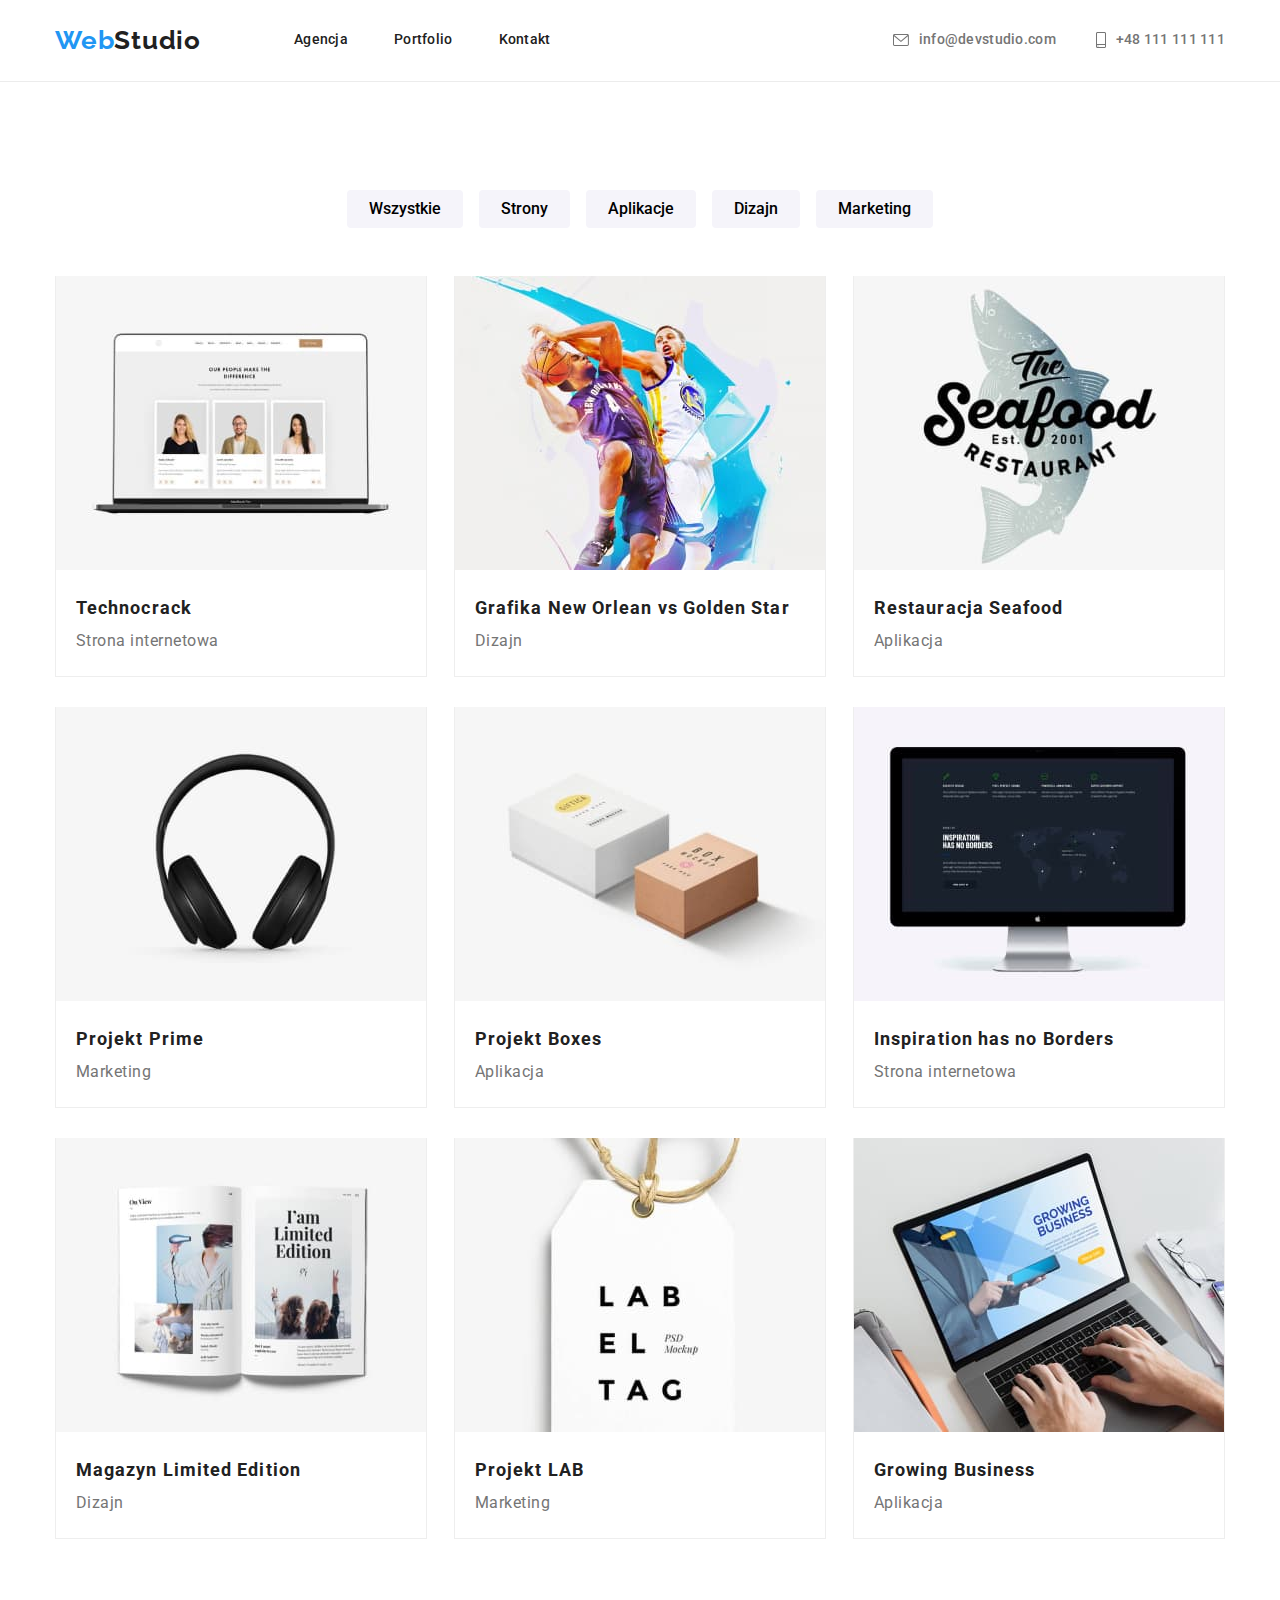
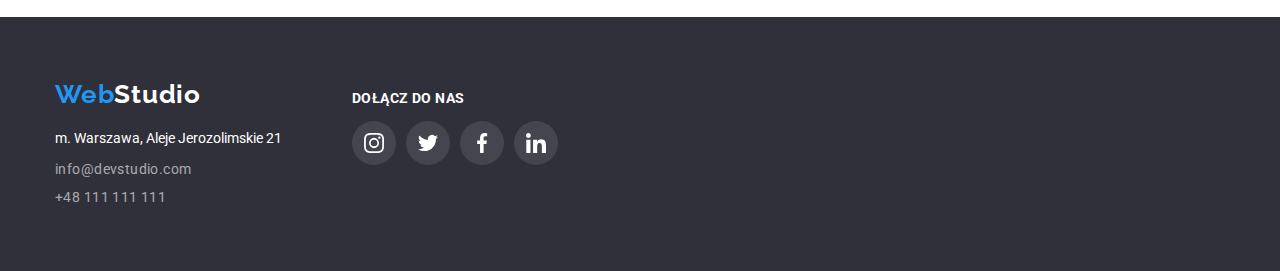
==== portfolio.html @ c6a17f11 "add files" ====
<!DOCTYPE html>
<html lang="en">

<head>
    <meta charset="UTF-8">
    <meta http-equiv="X-UA-Compatible" content="IE=edge">
    <meta name="viewport" content="width=device-width, initial-scale=1.0">
    <link rel="stylesheet"
        href="https://cdnjs.cloudflare.com/ajax/libs/modern-normalize/1.0.0/modern-normalize.min.css">
    <link rel="stylesheet" href="css/style.css">
    <link rel="preconnect" href="https://fonts.googleapis.com">
    <link rel="preconnect" href="https://fonts.gstatic.com" crossorigin>
    <link
        href="https://fonts.googleapis.com/css2?family=Raleway:wght@700&family=Roboto:wght@400;500;700;900&display=swap"
        rel="stylesheet">
    <title>Portfolio</title>
</head>

<body>
    <header class="header">
        <div class="container header-container">
            <nav class="nav">
                <a href="index.html" class="logo-txt"><span class="logo-txt-blue">Web</span>Studio</a>
                <ul class="nav-ul">
                    <li class="nav-item"><a href="" class="link-header">Agencja</a></li>
                    <li class="nav-item"><a href="portfolio.html" class="link-header">Portfolio</a></li>
                    <li class="nav-item"><a href="" class="link-header">Kontakt</a></li>
                </ul>
            </nav>
            <ul class="contact">
                <li class="contact-item ">
                    <a href="mailto:info@devstudio.com" class="mail-a link-header contact-link">
                        <svg class="nav-icon" width='16' height="12">
                            <use href="images/icons.svg#icon-envelope"></use>
                        </svg>
                        info@devstudio.com
                    </a>
                </li>
                <li class="tel contact-item">
                    <a href="tel:+48111111111" class="tel-a link-header contact-link">
                        <svg class="nav-icon" width='10' height="16">
                            <use href="images/icons.svg#icon-smartphone"></use>
                        </svg>
                        +48 111 111 111
                    </a>
                </li>
            </ul>
        </div>
    </header>
    <main>
        <div class="container">
            <div class="buttons">
                <ul class="buttons-list">
                    <li class="button-item"><button class="button" type="button">Wszystkie</button></li>
                    <li class="button-item"><button class="button" type="button">Strony</button></li>
                    <li class="button-item"><button class="button" type="button">Aplikacje</button></li>
                    <li class="button-item"><button class="button" type="button">Dizajn</button></li>
                    <li class="button-item"><button class="button" type="button">Marketing</button></li>
                </ul>
            </div>
            <div class="portfolio-projects">
                <ul class="portfolio-projects-ul">
                    <li class="project">
                        <img class="project-img" src="images/imgportfolio-0.jpg" alt="Technocrack image" />
                        <div class="project-txt">
                            <h5 class="h-fifth">Technocrack</h5>
                            <p>Strona internetowa</p>
                        </div>
                    </li>
                    <li class="project">
                        <img class="project-img" src="images/imgportfolio-1.jpg" alt="Technocrack image" />
                        <div class="project-txt">
                            <h5 class="h-fifth">Grafika New Orlean vs Golden Star</h5>
                            <p>Dizajn</p>
                        </div>

                    </li>
                    <li class="project">
                        <img class="project-img" src="images/imgportfolio-2.jpg" alt="Technocrack image" />
                        <div class="project-txt">
                            <h5 class="h-fifth">Restauracja Seafood</h5>
                            <p>Aplikacja</p>
                        </div>
                    </li>
                    <li class="project">
                        <img class="project-img" src="images/imgportfolio-3.jpg" alt="Technocrack image" />
                        <div class="project-txt">
                            <h5 class="h-fifth">Projekt Prime</h5>
                            <p>Marketing</p>
                        </div>
                    </li>
                    <li class="project">
                        <img class="project-img" src="images/imgportfolio-4.jpg" alt="Technocrack image" />
                        <div class="project-txt">
                            <h5 class="h-fifth">Projekt Boxes</h5>
                            <p>Aplikacja</p>
                        </div>
                    </li>
                    <li class="project">
                        <img class="project-img" src="images/imgportfolio-5.jpg" alt="Technocrack image" />
                        <div class="project-txt">
                            <h5 class="h-fifth">Inspiration has no Borders</h5>
                            <p>Strona internetowa</p>
                        </div>

                    </li>
                    <li class="project">
                        <img class="project-img" src="images/imgportfolio-6.jpg" alt="Technocrack image" />
                        <div class="project-txt">
                            <h5 class="h-fifth">Magazyn Limited Edition</h5>
                            <p>Dizajn</p>
                        </div>

                    </li>
                    <li class="project">
                        <img class="project-img" src="images/imgportfolio-7.jpg" alt="Technocrack image" />
                        <div class="project-txt">
                            <h5 class="h-fifth">Projekt LAB</h5>
                            <p>Marketing</p>
                        </div>
                    </li>
                    <li class="project">
                        <img class="project-img" src="images/imgportfolio-8.jpg" alt="Technocrack image" />
                        <div class="project-txt">
                            <h5 class="h-fifth">Growing Business</h5>
                            <p>Aplikacja</p>
                        </div>
                    </li>
                </ul>
            </div>
        </div>
    </main>
    <footer class="footer">
        <div class="footer-items container">
            <div class="address-footer">
                <a href="index.html" class="logo-txt logo-txt-footer"><span class="logo-txt-blue">Web</span>Studio</a>
                <address class="address ">
                    <p>m. Warszawa, Aleje Jerozolimskie 21</p>
                    <a href="mailto:info@devstudio.com" class="link-footer">info@devstudio.com</a><br>
                    <a href="tel:+48111111111" class="link-footer">+48 111 111 111</a>
                </address>
            </div>
            <div class="socials ">
                <p>Dołącz do nas</p>
                <ul class="socials-list">
            
                    <li class="social-item"><a href="" class="a-social-item">
                            <svg class="icon" width="44" height="44" viewBox="0 0 1 1">
                                <use href="images/icons.svg#icon-instagram"></use>
                            </svg></a>
                    </li>
            
                    <li class="social-item"><a href="" class="a-social-item">
                            <svg class="icon" width="44" height="44" viewBox="0 0 1 1">
                                <use href="images/icons.svg#icon-tweeter"></use>
                            </svg></a>
                    </li>
            
                    <li class="social-item"><a href="" class="a-social-item">
                            <svg class="icon" width="44" height="44" viewBox="0 0 1 1">
                                <use href="images/icons.svg#icon-f"></use>
                            </svg></a>
                    </li>
            
                    <li class="social-item">
                        <a href="" class="a-social-item">
                            <svg class="icon" width="44" height="44" viewBox="0 0 1 1">
                                <use href="images/icons.svg#icon-in"></use>
                            </svg></a>
                    </li>
            
                </ul>
            </div>
        </div>

    </footer>
</body>

</html>
---- css/style.css ----
:root {
  --main-color: rgb(33, 150, 243);
  --second-color: #212121;
  --third-color: #757575;
}

body {
  font-family: "Roboto", "Raleway", Arial, sans-serif;
  font-size: 14px;
  color: rgb(33, 33, 33);
  margin: 0;
  padding: 0;
}

.container {
  width: 1200px;
  margin: 0 auto;
  padding: 0 15px;
}

.section {
  padding: 94px 0;
}

.logo-txt-blue {
  text-decoration: none;
  color: var(--main-color);
}

.link-header {
  text-decoration: none;
  color: rgb(33, 33, 33);
  display: flex;
  align-items: center;
}
.contact-link {
  color: #757575;
}

.link-header:hover,
.link-header:focus,
.link-footer:hover,
.link-footer:focus {
  color: var(--main-color);
}

.header-container {
  display: flex;
  justify-content: space-between;
  align-items: center;
  margin: 0 auto;
}

.header {
  border-bottom: 1px solid #ececec;
  padding: 25px 0;
}

.header,
.nav {
  display: flex;
  align-items: center;
  justify-content: space-between;
}

.nav-ul {
  /* width: 261px; */
  justify-content: space-around;
  list-style: none;
  padding-left: 93px;
}

.nav-icon {
  margin-right: 10px;
}

.contact,
.nav-ul {
  display: flex;
  margin: 0;
  list-style: none;
}

.contact-item {
  display: flex;
  align-items: center;
}

.contact > .contact-item:not(:last-child) {
  margin-right: 0;
}

.nav-ul > .nav-item:not(:last-child) {
  margin-right: 0px;
}

.nav-item{
  padding-right: 46px;
}

.nav-ul .nav-link {
  display: block;
  padding: 10px;
  text-decoration: none;
}

.mail-a {
  padding-right: 30px;
  padding-left: 10px;
  fill: #757575;
}
.mail-a:hover,
.mail-a:focus,
.tel-a:hover,
.tel-a:focus {
  fill: var(--main-color);
}

.tel-a {
  padding-right: 0;
  padding-left: 10px;
  fill: #757575;
}

/* END HEADER -------------------------------------------------- */

.buttons-list {
  display: flex;
  justify-content: center;
  list-style: none;
  padding: 0;
}

.button-item {
  margin: 94px 8px 0;
}

.button {
  padding: 6px 22px;
  background: #f5f4fa;
  border: none;
  border-radius: 4px;
  line-height: 1.625;
  font-size: 16px;
  font-weight: 500;
}

.main-button {
  background-color: var(--main-color);
  padding: 10px 41.5px;
  box-shadow: 0px 4px 4px rgba(0, 0, 0, 0.15);
  border-radius: 4px;
  cursor: pointer;
  border: none;
  font-weight: 700;
  font-size: 16px;
  line-height: 1.875;
  letter-spacing: 0.06em;
  color: #ffffff;
}

.button:hover,
.button:focus {
  cursor: pointer;
  background-color: var(--main-color);
  color: white;
  box-shadow: 0px 3px 1px rgba(0, 0, 0, 0.1), 0px 1px 2px rgba(0, 0, 0, 0.08),
    0px 2px 2px rgba(0, 0, 0, 0.12);
}

.banner {
  display: flex;
  align-items: center;
  background-color: #2f303a;
  background-image: linear-gradient(
      rgba(47, 48, 58, 0.4),
      rgba(47, 48, 58, 0.4)
    ),
    url("/goit-markup-hw-04/images/BannerBG.jpg");
  background-repeat: no-repeat;
  background-size: cover;
  max-width: 1600px;
  margin: 0 auto;
}

.banner-items {
  display: flex;
  flex-direction: column;
  align-items: center;
  padding: 200px 0;
}

.logo-txt {
  font-weight: 700;
  font-size: 26px;
  line-height: 1.19;
  letter-spacing: 0.03em;
  color: var(--first-color);
  font-family: Raleway;
  list-style: none;
  text-decoration: none;
}

.link-header {
  font-weight: 500;
  line-height: 1.14;
  letter-spacing: 0.02em;
}

.portfolio-projects {
  width: 100%;
  display: flex;
  justify-content: center;
  margin-bottom: 64px;
}

.portfolio-projects-ul {
  padding: 0;
  display: flex;
  justify-content: space-between;
  flex-wrap: wrap;
  row-gap: 30px;
  margin-top: 34px;
  list-style: none;
}

.project {
  display: block;
  border-bottom: 1px solid rgba(238, 238, 238, 1);
  border-left: 1px solid rgba(238, 238, 238, 1);
  border-right: 1px solid rgba(238, 238, 238, 1);
}

.project:hover,
.project:focus {
  box-shadow: 0px 4px 4px 0px rgba(0, 0, 0, 0.25);
  cursor: pointer;
}

.project-img {
  display: block;
}
.project-txt {
  display: block;
  padding: 20px;
}

.project-txt p {
  font-size: 16px;
  line-height: 1.875;
  letter-spacing: 0.03em;
  color: var(--third-color);
}

.h-fifth {
  font-weight: 700;
  font-size: 18px;
  line-height: 2;
  letter-spacing: 0.06em;
  color: var(--second-color);
}

.member > .h-fifth {
  font-weight: 500;
  font-size: 16px;
  line-height: 1.19;
  letter-spacing: 0.03em;
  color: var(--second-color);
  margin: 30px 0 10px;
}

.member > p {
  font-size: 16px;
  line-height: 1.19;
  letter-spacing: 0.03em;
  color: var(--third-color);
  margin: 0 0 30px;
}

.member-socials-list {
  list-style: none;
  padding: 0 0 30px;
  display: flex;
  justify-content: center;
}

/* ************************************************************************* */
.member-social-item {
  margin: 0 5px;
  display: flex;
}

.member-social-item:first-child {
  margin-left: 0;
}
.member-social-item:last-child {
  margin-right: 0;
}

.a-member-social-item {
  fill: #afb1b8;
  display: inline-flex;
  background: white;
  text-decoration: none;
  border-radius: 50%;
}

.a-member-social-item:hover,
.a-member-social-item:focus {
  fill: white;
  background: #2196f3;
}

/* ************************************************************************* */
.h-first {
  width: 696px;
  font-weight: 900;
  font-size: 44px;
  line-height: 1.36;
  letter-spacing: 0.06em;
  text-transform: uppercase;
  color: #ffffff;
  text-align: center;
  margin-top: 0;
}

.h-second {
  font-weight: 700;
  font-size: 36px;
  line-height: 1.17;
  text-align: center;
  letter-spacing: 0.03em;
  padding-bottom: 50px;
  color: var(--second-color);
  margin: 0;
}

.h-fourth {
  font-weight: 700;
  line-height: 1.14;
  letter-spacing: 0.03em;
  text-transform: uppercase;
  color: var(--second-color);
  padding-top: 30px;
  margin-top: 0;
}

.descriptions {
  padding-bottom: 0;
}

.description-icon {
  background: #f5f4fa;
  border-radius: 4px;
  display: flex;
  justify-content: center;
  align-items: center;
  padding: 25px 0;
}

.descriptions > ul > li > p {
  line-height: 1.71;
  letter-spacing: 0.03em;
  color: var(--third-color);
}

.descriptions ul {
  display: flex;
  justify-content: center;
}

.description-item {
  padding: 0 15px;
}

.description-items {
  padding-left: 0;
  list-style: none;
}

.specialities-list {
  display: flex;
  justify-content: space-between;
  padding-left: 0;
  margin: 0;
  list-style: none;
}

.description-item:last-child,
.specialities-item:last-child,
.member:last-child,
.client:last-child {
  padding-right: 0;
  margin-right: 0;
}
.description-item:first-child,
.specialities-item:first-child,
.member:first-child,
.client:first-child {
  padding-left: 0;
  margin-left: 0;
}

.team {
  background-color: #f5f4fa;
}

.team-members-list {
  display: flex;
  padding-left: 0;
  justify-content: space-between;
  list-style: none;
}

.member {
  background-color: white;
  margin: 0 15px;
  box-shadow: 0px 1px 3px rgba(0, 0, 0, 0.12), 0px 1px 1px rgba(0, 0, 0, 0.14),
    0px 2px 1px rgba(0, 0, 0, 0.2);
  border-radius: 0px 0px 4px 4px;
  text-align: center;
}

/* CLIENTS SECTION */

.clients-items {
  list-style: none;
  display: flex;
  justify-content: space-between;
}

.client-icon {
  border: 1px solid rgba(175, 177, 184, 1);
  border-radius: 4px;
  display: flex;
  justify-content: center;
  align-items: center;
  fill: #afb1b8;
  padding: 16px 32px;
}

.client-icon:hover,
.client-icon:focus {
  border-color: #2196f3;
  fill: #2196f3;
  cursor: pointer;
}

/* FOOTER **************************************************************************************************** */

.address {
  font-style: normal;
}

.footer {
  background-color: #2f303a;
  padding: 60px 0;
  color: white;
}

.footer-items {
  display: flex;
  align-items: baseline;
}

.address-footer {
  padding-right: 70px;
}

.logo-txt-footer {
  margin-bottom: 20px;
  color: white;
  padding: 0;
}

.address p {
  padding: 20px 0 9px;
  margin: 0;
  /* display: inline-block; */
}

.link-footer {
  text-decoration: none;
  color: rgba(255, 255, 255, 0.6);
  line-height: 2;
  letter-spacing: 0.03em;
}

.socials p {
  font-weight: 700;
  font-size: 14px;
  line-height: 1.14;
  letter-spacing: 0.03em;
  text-transform: uppercase;
}

.socials-list {
  list-style: none;
  padding: 0;
  display: flex;
}

.social-item {
  margin: 0 5px;
}

.social-item:first-child {
  margin-left: 0;
}
.social-item:last-child {
  margin-right: 0;
}

.a-social-item {
  display: inline-flex;
  text-decoration: none;
  fill: white;
  background-color: rgba(255, 255, 255, 0.1);
  border-radius: 50%;
}

.a-social-item:hover,
.a-social-item:focus {
  background-color: #2196f3;
}

/* END FOOTER  */

.project-img,
.project-txt h5,
.project-txt p {
  margin: 0;
}
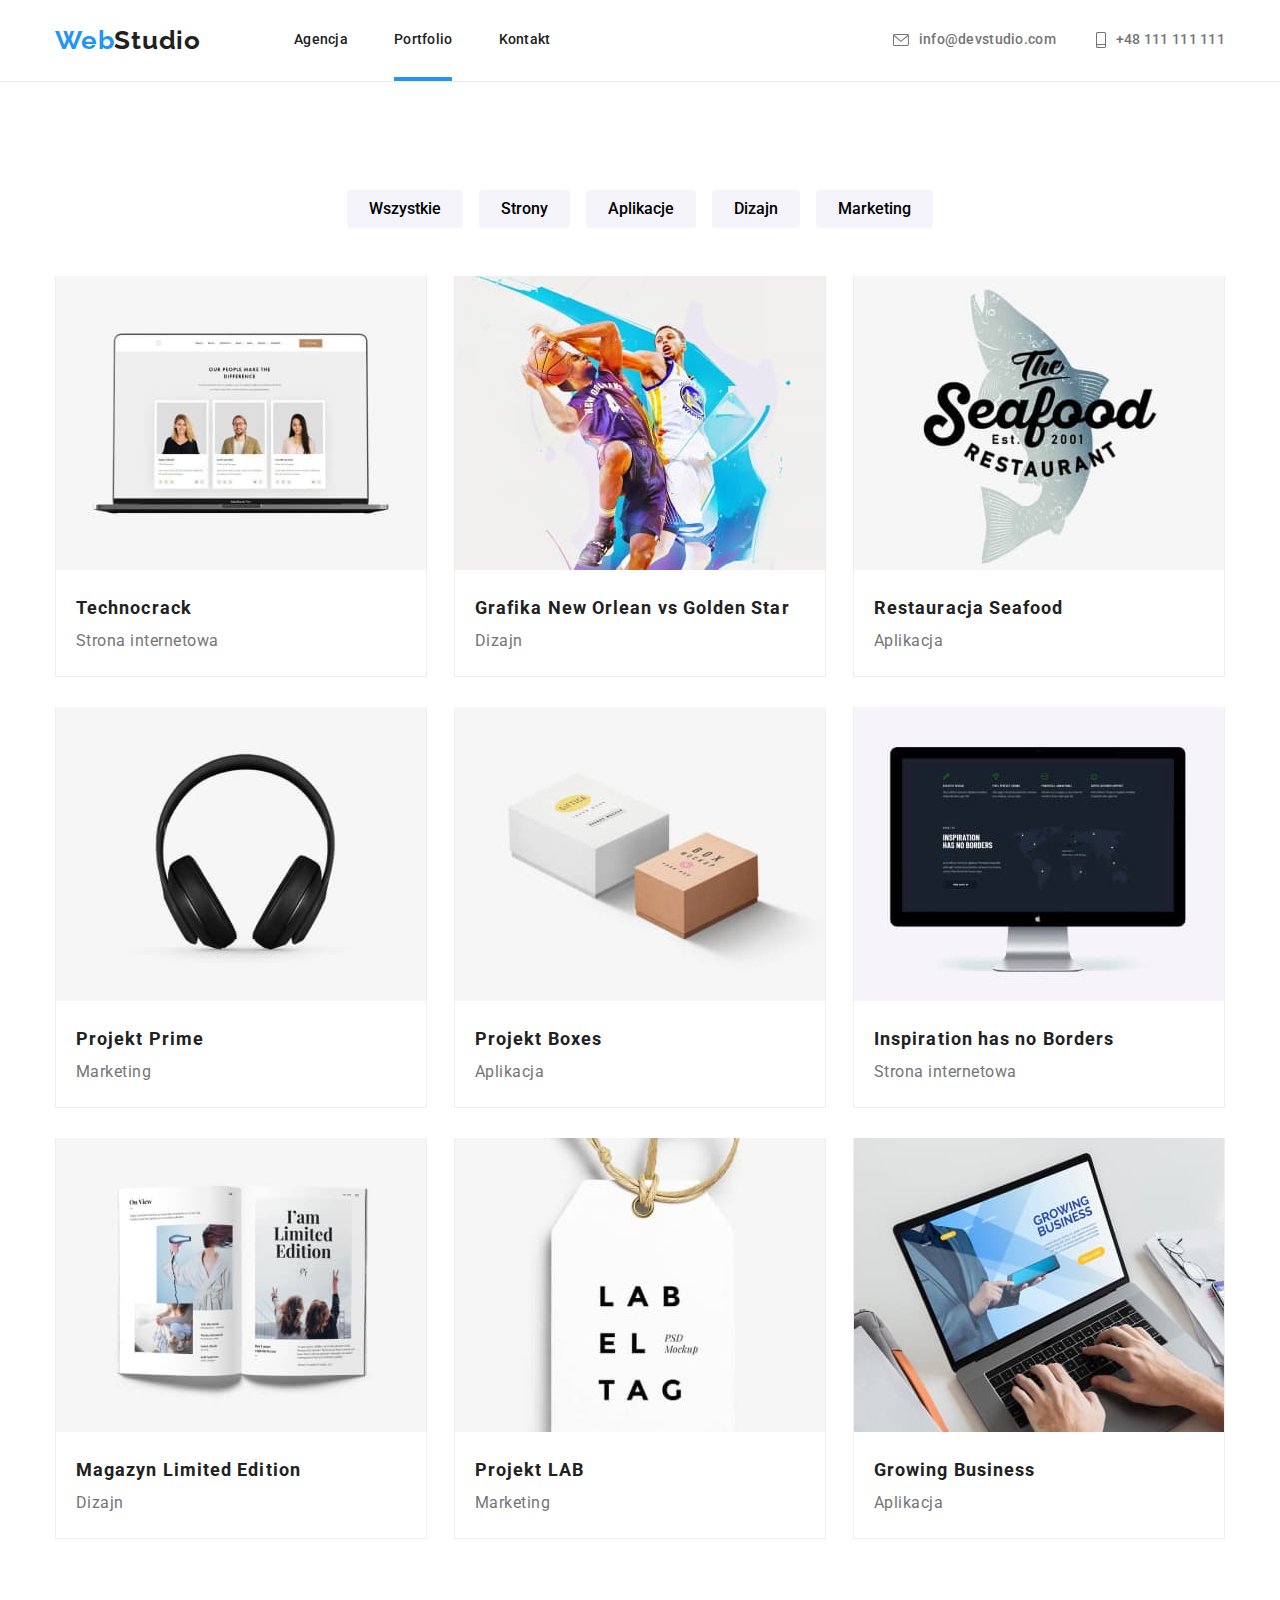
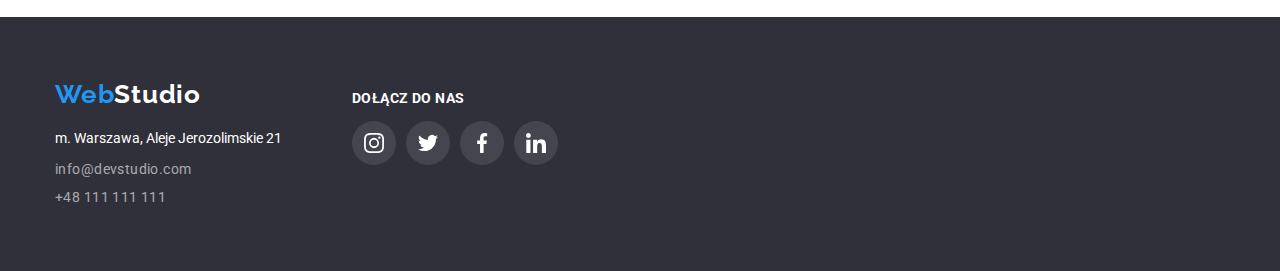
==== commit 2fe61702: "portfolio cover animation" ====
--- a/portfolio.html
+++ b/portfolio.html
@@ -22,8 +22,8 @@
             <nav class="nav">
                 <a href="index.html" class="logo-txt"><span class="logo-txt-blue">Web</span>Studio</a>
                 <ul class="nav-ul">
-                    <li class="nav-item"><a href="" class="link-header">Agencja</a></li>
-                    <li class="nav-item"><a href="portfolio.html" class="link-header">Portfolio</a></li>
+                    <li class="nav-item"><a href="index.html" class="link-header">Agencja</a></li>
+                    <li id="active-nav" class="nav-item"><a href="portfolio.html" class="link-header">Portfolio</a></li>
                     <li class="nav-item"><a href="" class="link-header">Kontakt</a></li>
                 </ul>
             </nav>
@@ -61,6 +61,11 @@
             <div class="portfolio-projects">
                 <ul class="portfolio-projects-ul">
                     <li class="project">
+                        <div class="portfolio-project-cover">
+                            <p>Technocrack jest popularną platformą wykorzystywaną do rozpowszechniania koronawirusa. Firmy wykorzystują tę
+                                platformę
+                                do celów szpiegowskich i ataków na niezabezpieczone serwery konkurencji</p>
+                        </div>
                         <img class="project-img" src="images/imgportfolio-0.jpg" alt="Technocrack image" />
                         <div class="project-txt">
                             <h5 class="h-fifth">Technocrack</h5>
@@ -68,6 +73,8 @@
                         </div>
                     </li>
                     <li class="project">
+                        <div class="portfolio-project-cover"><p>Technocrack jest popularną platformą wykorzystywaną do rozpowszechniania koronawirusa. Firmy wykorzystują tę platformę
+            do celów szpiegowskich i ataków na niezabezpieczone serwery konkurencji</p></div>
                         <img class="project-img" src="images/imgportfolio-1.jpg" alt="Technocrack image" />
                         <div class="project-txt">
                             <h5 class="h-fifth">Grafika New Orlean vs Golden Star</h5>
@@ -76,6 +83,8 @@
 
                     </li>
                     <li class="project">
+                        <div class="portfolio-project-cover"><p>Technocrack jest popularną platformą wykorzystywaną do rozpowszechniania koronawirusa. Firmy wykorzystują tę platformę
+            do celów szpiegowskich i ataków na niezabezpieczone serwery konkurencji</p></div>
                         <img class="project-img" src="images/imgportfolio-2.jpg" alt="Technocrack image" />
                         <div class="project-txt">
                             <h5 class="h-fifth">Restauracja Seafood</h5>
@@ -83,6 +92,8 @@
                         </div>
                     </li>
                     <li class="project">
+                        <div class="portfolio-project-cover"><p>Technocrack jest popularną platformą wykorzystywaną do rozpowszechniania koronawirusa. Firmy wykorzystują tę platformę
+            do celów szpiegowskich i ataków na niezabezpieczone serwery konkurencji</p></div>
                         <img class="project-img" src="images/imgportfolio-3.jpg" alt="Technocrack image" />
                         <div class="project-txt">
                             <h5 class="h-fifth">Projekt Prime</h5>
@@ -90,6 +101,8 @@
                         </div>
                     </li>
                     <li class="project">
+                        <div class="portfolio-project-cover"><p>Technocrack jest popularną platformą wykorzystywaną do rozpowszechniania koronawirusa. Firmy wykorzystują tę platformę
+            do celów szpiegowskich i ataków na niezabezpieczone serwery konkurencji</p></div>
                         <img class="project-img" src="images/imgportfolio-4.jpg" alt="Technocrack image" />
                         <div class="project-txt">
                             <h5 class="h-fifth">Projekt Boxes</h5>
@@ -97,6 +110,8 @@
                         </div>
                     </li>
                     <li class="project">
+                        <div class="portfolio-project-cover"><p>Technocrack jest popularną platformą wykorzystywaną do rozpowszechniania koronawirusa. Firmy wykorzystują tę platformę
+            do celów szpiegowskich i ataków na niezabezpieczone serwery konkurencji</p></div>
                         <img class="project-img" src="images/imgportfolio-5.jpg" alt="Technocrack image" />
                         <div class="project-txt">
                             <h5 class="h-fifth">Inspiration has no Borders</h5>
@@ -105,6 +120,8 @@
 
                     </li>
                     <li class="project">
+                        <div class="portfolio-project-cover"><p>Technocrack jest popularną platformą wykorzystywaną do rozpowszechniania koronawirusa. Firmy wykorzystują tę platformę
+            do celów szpiegowskich i ataków na niezabezpieczone serwery konkurencji</p></div>
                         <img class="project-img" src="images/imgportfolio-6.jpg" alt="Technocrack image" />
                         <div class="project-txt">
                             <h5 class="h-fifth">Magazyn Limited Edition</h5>
@@ -113,6 +130,8 @@
 
                     </li>
                     <li class="project">
+                        <div class="portfolio-project-cover"><p>Technocrack jest popularną platformą wykorzystywaną do rozpowszechniania koronawirusa. Firmy wykorzystują tę platformę
+            do celów szpiegowskich i ataków na niezabezpieczone serwery konkurencji</p></div>
                         <img class="project-img" src="images/imgportfolio-7.jpg" alt="Technocrack image" />
                         <div class="project-txt">
                             <h5 class="h-fifth">Projekt LAB</h5>
@@ -120,6 +139,8 @@
                         </div>
                     </li>
                     <li class="project">
+                        <div class="portfolio-project-cover"><p>Technocrack jest popularną platformą wykorzystywaną do rozpowszechniania koronawirusa. Firmy wykorzystują tę platformę
+            do celów szpiegowskich i ataków na niezabezpieczone serwery konkurencji</p></div>
                         <img class="project-img" src="images/imgportfolio-8.jpg" alt="Technocrack image" />
                         <div class="project-txt">
                             <h5 class="h-fifth">Growing Business</h5>
@@ -174,6 +195,7 @@
         </div>
 
     </footer>
+    <script src="./js/modal.js"></script>
 </body>
 
 </html>--- a/css/style.css
+++ b/css/style.css
@@ -42,6 +42,7 @@
 .link-footer:hover,
 .link-footer:focus {
   color: var(--main-color);
+  transition: 250ms cubic-bezier(0.4, 0, 0.2, 1);
 }
 
 .header-container {
@@ -64,10 +65,10 @@
 }
 
 .nav-ul {
-  /* width: 261px; */
   justify-content: space-around;
   list-style: none;
   padding-left: 93px;
+  position: relative;
 }
 
 .nav-icon {
@@ -94,7 +95,7 @@
   margin-right: 0px;
 }
 
-.nav-item{
+.nav-item {
   padding-right: 46px;
 }
 
@@ -114,12 +115,25 @@
 .tel-a:hover,
 .tel-a:focus {
   fill: var(--main-color);
+  transition: 250ms cubic-bezier(0.4, 0, 0.2, 1);
 }
 
 .tel-a {
   padding-right: 0;
   padding-left: 10px;
   fill: #757575;
+}
+
+/* animacje */
+
+#active-nav::after{
+  position: absolute;
+display: block;
+top: 45px;
+width: 58px;
+height: 4px;
+background-color: #2196F3;
+content: '';
 }
 
 /* END HEADER -------------------------------------------------- */
@@ -166,6 +180,7 @@
   color: white;
   box-shadow: 0px 3px 1px rgba(0, 0, 0, 0.1), 0px 1px 2px rgba(0, 0, 0, 0.08),
     0px 2px 2px rgba(0, 0, 0, 0.12);
+  transition: 250ms cubic-bezier(0.4, 0, 0.2, 1);
 }
 
 .banner {
@@ -229,12 +244,39 @@
   border-bottom: 1px solid rgba(238, 238, 238, 1);
   border-left: 1px solid rgba(238, 238, 238, 1);
   border-right: 1px solid rgba(238, 238, 238, 1);
+  position: relative;
+  overflow: hidden;
+}
+
+.portfolio-project-cover {
+  width: 100%;
+  height: 100%;
+  background: rgba(33, 150, 243, 0.9);
+  position: absolute;
+
+  transform: translate(0, 77%) ;
+  transition: transform 500ms linear;
+}
+
+.project:hover .portfolio-project-cover {
+  transform: translate(0,0);
+
+}
+
+.portfolio-project-cover p {
+  color: #fff;
+  padding: 49px 45px 49px 24px;
+  margin: 0;
+  font-size: 18px;
+  line-height: 1.6;
+  letter-spacing: 0.03em;
 }
 
 .project:hover,
 .project:focus {
   box-shadow: 0px 4px 4px 0px rgba(0, 0, 0, 0.25);
   cursor: pointer;
+  transition: 250ms cubic-bezier(0.4, 0, 0.2, 1);
 }
 
 .project-img {
@@ -243,6 +285,8 @@
 .project-txt {
   display: block;
   padding: 20px;
+  background-color: white;
+  position: relative;
 }
 
 .project-txt p {
@@ -309,6 +353,7 @@
 .a-member-social-item:focus {
   fill: white;
   background: #2196f3;
+  transition: 250ms cubic-bezier(0.4, 0, 0.2, 1);
 }
 
 /* ************************************************************************* */
@@ -384,6 +429,7 @@
   padding-left: 0;
   margin: 0;
   list-style: none;
+  position: relative;
 }
 
 .description-item:last-child,
@@ -400,6 +446,27 @@
   padding-left: 0;
   margin-left: 0;
 }
+
+.specialities-label {
+  position: absolute;
+  color: white;
+  text-transform: uppercase;
+  top: 75.5%;
+  height: 23.5%;
+  font-weight: 700;
+  line-height: 1.14;
+  letter-spacing: 0.03em;
+  background-color: rgba(47, 48, 58, 0.8);
+  width: 370px;
+}
+
+.flex-center {
+  display: flex;
+  justify-content: center;
+  align-items: center;
+}
+
+/* zespół */
 
 .team {
   background-color: #f5f4fa;
@@ -444,6 +511,7 @@
   border-color: #2196f3;
   fill: #2196f3;
   cursor: pointer;
+  transition: 250ms cubic-bezier(0.4, 0, 0.2, 1);
 }
 
 /* FOOTER **************************************************************************************************** */
@@ -522,6 +590,7 @@
 .a-social-item:hover,
 .a-social-item:focus {
   background-color: #2196f3;
+  transition: 250ms cubic-bezier(0.4, 0, 0.2, 1);
 }
 
 /* END FOOTER  */
